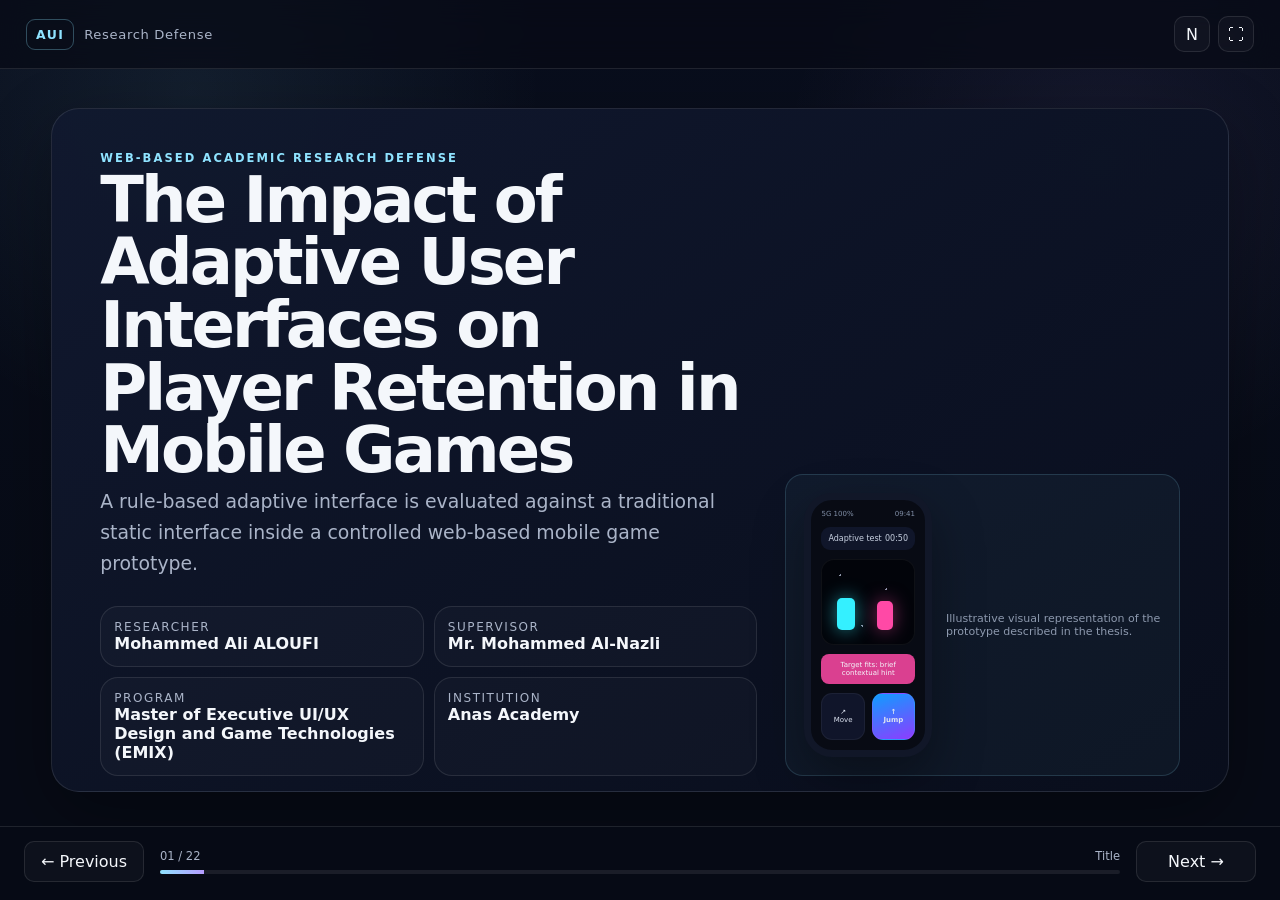
==== index.html @ 69a6e8ab "Add academic defense presentation" ====
<!doctype html>
<html lang="en">
<head>
  <meta charset="utf-8" />
  <meta name="viewport" content="width=device-width, initial-scale=1" />
  <meta name="theme-color" content="#0b1020" />
  <title>Adaptive User Interfaces — Thesis Defense</title>
  <link rel="stylesheet" href="style.css" />
</head>
<body>
  <div class="app-shell">
    <header class="topbar">
      <div class="brand">
        <span class="brand-mark">AUI</span>
        <span class="brand-copy">Research Defense</span>
      </div>
      <div class="topbar-actions">
        <button class="icon-btn" id="notesToggle" type="button" title="Toggle speaker notes (N)" aria-label="Toggle speaker notes">N</button>
        <button class="icon-btn" id="fullscreenBtn" type="button" title="Fullscreen (F)" aria-label="Fullscreen">⛶</button>
      </div>
    </header>

    <main class="stage" id="stage" aria-live="polite">
      <!-- Slides are injected by script.js -->
    </main>

    <aside class="notes-panel" id="notesPanel" aria-hidden="true">
      <div class="notes-head">
        <span>Speaker Notes</span>
        <button class="icon-btn small" id="notesClose" type="button" aria-label="Close speaker notes">×</button>
      </div>
      <div class="notes-body" id="notesBody"></div>
    </aside>

    <footer class="controls">
      <button class="nav-btn" id="prevBtn" type="button" aria-label="Previous slide">← <span>Previous</span></button>
      <div class="progress-wrap">
        <div class="progress-meta">
          <span id="counter">01 / 22</span>
          <span id="slideTitle">Title</span>
        </div>
        <div class="progress-track"><div class="progress-bar" id="progressBar"></div></div>
      </div>
      <button class="nav-btn" id="nextBtn" type="button" aria-label="Next slide"><span>Next</span> →</button>
    </footer>
  </div>

  <script src="script.js"></script>
</body>
</html>
---- style.css ----
:root{
  --bg:#070b16;
  --panel:#0c1224;
  --panel-2:#10182d;
  --ink:#f4f7fb;
  --muted:#aab4c8;
  --line:rgba(255,255,255,.10);
  --accent:#8fe3ff;
  --accent-2:#b59cff;
  --good:#8ff0c7;
  --warn:#ffd99a;
  --danger:#ff9f9f;
  --shadow:0 24px 70px rgba(0,0,0,.32);
}
*{box-sizing:border-box}
html,body{margin:0;height:100%;background:var(--bg);color:var(--ink);font-family:Inter,ui-sans-serif,system-ui,-apple-system,BlinkMacSystemFont,"Segoe UI",sans-serif}
body{overflow:hidden}
button{font:inherit}
.app-shell{height:100vh;display:grid;grid-template-rows:auto 1fr auto;position:relative;background:
 radial-gradient(circle at 15% 10%, rgba(143,227,255,.08), transparent 26%),
 radial-gradient(circle at 86% 18%, rgba(181,156,255,.08), transparent 24%),
 linear-gradient(180deg,#090e1d,#070b16 70%)}
.topbar{display:flex;justify-content:space-between;align-items:center;padding:16px 26px;border-bottom:1px solid var(--line);background:rgba(7,11,22,.72);backdrop-filter:blur(14px);z-index:10}
.brand{display:flex;align-items:center;gap:10px}
.brand-mark{font-weight:800;letter-spacing:.11em;font-size:.78rem;padding:7px 9px;border:1px solid rgba(143,227,255,.30);border-radius:9px;color:var(--accent)}
.brand-copy{color:var(--muted);font-size:.82rem;letter-spacing:.05em}
.topbar-actions{display:flex;gap:8px}
.icon-btn,.nav-btn{border:1px solid var(--line);background:rgba(255,255,255,.03);color:var(--ink);border-radius:10px;cursor:pointer;transition:.18s ease}
.icon-btn{width:36px;height:36px}
.icon-btn.small{width:30px;height:30px}
.icon-btn:hover,.nav-btn:hover{border-color:rgba(143,227,255,.36);transform:translateY(-1px);background:rgba(255,255,255,.06)}
.stage{position:relative;min-height:0;display:flex;align-items:center;justify-content:center;padding:28px 32px 24px;overflow:hidden}
.slide{width:min(1240px,92vw);height:min(700px,76vh);min-height:480px;position:absolute;inset:auto;opacity:0;transform:translateX(22px) scale(.985);pointer-events:none;transition:opacity .30s ease,transform .38s cubic-bezier(.2,.8,.2,1)}
.slide.active{opacity:1;transform:none;pointer-events:auto}
.slide-card{height:100%;display:grid;gap:28px;padding:42px 48px;border:1px solid var(--line);border-radius:28px;background:linear-gradient(145deg,rgba(17,25,47,.96),rgba(9,14,29,.96));box-shadow:var(--shadow);overflow:auto}
.eyebrow{font-size:.72rem;text-transform:uppercase;letter-spacing:.18em;color:var(--accent);font-weight:800}
h1,h2,h3,p{margin:0}
h1{font-size:clamp(2.7rem,5vw,5.3rem);line-height:.98;letter-spacing:-.045em}
h2{font-size:clamp(1.9rem,3.4vw,3rem);line-height:1.05;letter-spacing:-.03em}
h3{font-size:1rem;letter-spacing:.01em}
.subhead{color:var(--muted);font-size:clamp(1rem,1.55vw,1.18rem);line-height:1.65;max-width:820px}
.muted{color:var(--muted)}
.kicker{color:var(--muted);font-size:.85rem}
.grid-2{display:grid;grid-template-columns:1.05fr .95fr;gap:26px;align-items:stretch}
.grid-3{display:grid;grid-template-columns:repeat(3,1fr);gap:16px}
.grid-4{display:grid;grid-template-columns:repeat(4,1fr);gap:14px}
.section-head{display:flex;justify-content:space-between;align-items:flex-end;gap:20px}
.pill{display:inline-flex;align-items:center;gap:7px;padding:7px 10px;border:1px solid var(--line);border-radius:999px;color:var(--muted);font-size:.75rem}
.panel{border:1px solid var(--line);background:rgba(255,255,255,.025);border-radius:18px;padding:18px}
.panel.soft{background:rgba(143,227,255,.045);border-color:rgba(143,227,255,.16)}
.panel.good{background:rgba(143,240,199,.045);border-color:rgba(143,240,199,.16)}
.panel.warn{background:rgba(255,217,154,.045);border-color:rgba(255,217,154,.15)}
.stack{display:grid;gap:14px}
.tag-row{display:flex;flex-wrap:wrap;gap:8px}
.tag{font-size:.72rem;padding:7px 9px;border-radius:8px;background:rgba(255,255,255,.045);border:1px solid var(--line);color:var(--muted)}
.big-num{font-size:clamp(2.3rem,5vw,4.5rem);font-weight:800;letter-spacing:-.06em;line-height:.9}
.label{font-size:.75rem;text-transform:uppercase;letter-spacing:.13em;color:var(--muted)}
.quote{font-size:clamp(1.25rem,2vw,1.7rem);line-height:1.45;color:#eef5ff}
.callout{padding:22px 24px;border-left:2px solid var(--accent);background:linear-gradient(90deg,rgba(143,227,255,.07),transparent);border-radius:0 16px 16px 0}
.rule-line{display:flex;align-items:center;gap:12px}
.rule-dot{width:9px;height:9px;border-radius:50%;background:var(--accent);box-shadow:0 0 18px rgba(143,227,255,.55)}
.flow{display:grid;grid-template-columns:repeat(4,1fr);gap:10px;align-items:center}
.flow-box{padding:16px;border:1px solid var(--line);border-radius:14px;background:rgba(255,255,255,.03);min-height:100px}
.flow-arrow{text-align:center;color:var(--muted);font-size:1.25rem}
.choice{display:grid;grid-template-columns:1fr 1fr;gap:14px}
.choice .side{min-height:220px;border:1px solid var(--line);border-radius:18px;padding:18px;position:relative;overflow:hidden}
.choice .side h3{margin-bottom:10px}
.choice .side::after{content:"";position:absolute;inset:auto -15% -25%;height:90px;background:radial-gradient(circle,rgba(143,227,255,.15),transparent 65%)}
.choice .static{border-color:rgba(255,159,159,.17)}
.choice .adaptive{border-color:rgba(143,240,199,.18)}
.phone{width:210px;aspect-ratio:9/18.6;border:7px solid #111728;border-radius:28px;background:#080b14;margin:auto;box-shadow:0 20px 50px rgba(0,0,0,.35);padding:10px;display:flex;flex-direction:column;gap:9px}
.phone .status{font-size:7px;color:#8290a8;display:flex;justify-content:space-between}
.phone .screen-top{font-size:8px;color:#c8d1e1;padding:7px;border-radius:9px;background:#10162a;display:flex;justify-content:space-between}
.phone .arena{flex:1;border-radius:13px;background:#02040a;border:1px solid rgba(255,255,255,.05);position:relative;overflow:hidden}
.phone .arena::before{content:"";position:absolute;inset:0;background-image:radial-gradient(circle at 20% 18%,#dbe4ff 0 1px,transparent 1px),radial-gradient(circle at 70% 35%,#dbe4ff 0 1px,transparent 1px),radial-gradient(circle at 44% 78%,#dbe4ff 0 1px,transparent 1px);opacity:.65}
.player{position:absolute;width:18px;height:32px;border-radius:5px;bottom:14px;background:#34f0ff;left:16%;box-shadow:0 0 18px rgba(52,240,255,.55)}
.target{position:absolute;width:16px;height:29px;border-radius:5px;bottom:14px;right:23%;background:#ff49a6;box-shadow:0 0 18px rgba(255,73,166,.5)}
.controls-row{display:grid;grid-template-columns:1fr 1fr;gap:7px}
.control{font-size:7px;line-height:1.2;text-align:center;padding:14px 6px;border-radius:11px;background:#10152a;color:#dde4f1;border:1px solid rgba(255,255,255,.05)}
.control.highlight{background:linear-gradient(160deg,#0f9dff,#8e3cff);font-weight:700}
.tip{font-size:7px;padding:7px;border-radius:8px;background:rgba(255,73,166,.85);text-align:center}
.matrix{width:100%;border-collapse:separate;border-spacing:0;overflow:hidden;border:1px solid var(--line);border-radius:16px;font-size:.84rem}
.matrix th,.matrix td{padding:13px 14px;border-bottom:1px solid var(--line);text-align:left}
.matrix th{background:rgba(255,255,255,.035);font-size:.72rem;text-transform:uppercase;letter-spacing:.11em;color:var(--muted)}
.matrix tr:last-child td{border-bottom:0}
.arch{display:grid;grid-template-columns:1fr 1.2fr 1fr;gap:18px;align-items:center}
.arch-col{display:grid;gap:12px}
.arch-box{padding:16px;border-radius:14px;border:1px solid var(--line);background:rgba(255,255,255,.03);text-align:center}
.arch-box strong{display:block;margin-bottom:5px}
.connector{display:flex;align-items:center;justify-content:center;color:var(--muted);font-size:1.2rem}
.metric-grid{display:grid;grid-template-columns:repeat(5,1fr);gap:10px}
.metric{padding:16px;border:1px solid var(--line);border-radius:16px;background:rgba(255,255,255,.03)}
.metric strong{display:block;font-size:.94rem;margin-bottom:7px}
.metric span{font-size:.75rem;color:var(--muted);line-height:1.4}
.result-lane{display:grid;grid-template-columns:1fr 1fr;gap:18px}
.result-card{min-height:220px;border:1px solid var(--line);border-radius:18px;padding:20px;background:rgba(255,255,255,.025)}
.result-card.adaptive{border-color:rgba(143,240,199,.20);background:linear-gradient(180deg,rgba(143,240,199,.045),rgba(255,255,255,.02))}
.result-card.static{border-color:rgba(255,159,159,.17)}
.result-head{display:flex;justify-content:space-between;align-items:center;gap:10px;margin-bottom:15px}
.status-badge{font-size:.68rem;padding:6px 8px;border-radius:999px;border:1px solid var(--line);color:var(--muted)}
.status-badge.good{color:var(--good);border-color:rgba(143,240,199,.18)}
.status-badge.bad{color:var(--danger);border-color:rgba(255,159,159,.16)}
.result-point{display:flex;gap:10px;align-items:flex-start;margin:11px 0;color:#dce4f1;line-height:1.45}
.result-point::before{content:"";width:8px;height:8px;border-radius:50%;margin-top:.45em;background:currentColor;opacity:.7}
.timeline{display:grid;grid-template-columns:repeat(8,1fr);gap:7px;align-items:end}
.timeline .step{min-height:105px;border:1px solid var(--line);border-radius:12px;padding:11px;background:rgba(255,255,255,.03);font-size:.72rem;color:var(--muted)}
.timeline .step b{display:block;color:var(--ink);font-size:.75rem;margin-bottom:6px}
.bullet-list{display:grid;gap:10px}
.bullet{display:flex;gap:10px;align-items:flex-start;color:#dfe6f1;line-height:1.55}
.bullet::before{content:"";margin-top:.58em;width:7px;height:7px;border-radius:50%;background:var(--accent)}
.refs{display:grid;gap:8px;font-size:.74rem;color:#b9c4d8;line-height:1.5;max-height:460px;overflow:auto}
.refs b{color:#e9eff8}
.controls{display:flex;align-items:center;gap:16px;padding:14px 24px 18px;border-top:1px solid var(--line);background:rgba(7,11,22,.74);backdrop-filter:blur(14px);z-index:10}
.nav-btn{padding:10px 13px;min-width:120px}
.progress-wrap{flex:1;min-width:0}
.progress-meta{display:flex;justify-content:space-between;gap:20px;margin-bottom:7px;color:var(--muted);font-size:.72rem}
.progress-track{height:4px;border-radius:999px;background:rgba(255,255,255,.08);overflow:hidden}
.progress-bar{height:100%;width:0%;background:linear-gradient(90deg,var(--accent),var(--accent-2));transition:width .3s ease}
.notes-panel{position:absolute;right:22px;top:72px;width:min(420px,92vw);height:calc(100vh - 140px);z-index:20;border:1px solid var(--line);border-radius:18px;background:rgba(8,13,27,.97);backdrop-filter:blur(18px);box-shadow:var(--shadow);transform:translateY(-8px);opacity:0;pointer-events:none;transition:.2s ease}
.notes-panel.open{opacity:1;transform:none;pointer-events:auto}
.notes-head{display:flex;justify-content:space-between;align-items:center;padding:13px 15px;border-bottom:1px solid var(--line);font-size:.8rem;text-transform:uppercase;letter-spacing:.12em;color:var(--muted)}
.notes-body{padding:18px;overflow:auto;height:calc(100% - 58px);font-size:.86rem;line-height:1.65;color:#dde4f0}
.note-label{color:var(--accent);font-size:.68rem;text-transform:uppercase;letter-spacing:.14em;margin-bottom:6px}
.note-block{margin-bottom:18px}
.small-gap{height:4px}
.center{display:flex;align-items:center;justify-content:center}
.title-layout{display:grid;grid-template-columns:1.25fr .75fr;gap:28px;align-items:end}
.title-meta{display:grid;grid-template-columns:repeat(2,1fr);gap:10px;margin-top:26px}
.title-meta .panel{padding:13px}
.source-note{font-size:.69rem;color:#8d99ae}
.slide-footer{display:flex;justify-content:space-between;align-items:center;gap:16px;color:var(--muted);font-size:.72rem}
.section-number{font-weight:800;color:#dfe7f4;letter-spacing:.08em}
@media (max-width: 980px){
  .slide{width:94vw;height:72vh;min-height:0}
  .slide-card{padding:30px;gap:20px}
  .grid-2,.title-layout,.result-lane{grid-template-columns:1fr}
  .grid-3{grid-template-columns:1fr}
  .grid-4,.metric-grid{grid-template-columns:repeat(2,1fr)}
  .arch{grid-template-columns:1fr}
  .connector{transform:rotate(90deg)}
  .flow{grid-template-columns:1fr}
  .choice{grid-template-columns:1fr}
  .timeline{grid-template-columns:repeat(4,1fr)}
}
@media (max-width: 680px){
  .topbar{padding:12px 14px}
  .stage{padding:16px 12px}
  .slide{height:70vh;width:95vw}
  .slide-card{padding:24px 20px;border-radius:20px}
  .controls{padding:10px 12px 13px;gap:8px}
  .nav-btn{min-width:auto;padding:9px 10px}
  .nav-btn span{display:none}
  .progress-meta span:last-child{display:none}
  .grid-4,.metric-grid{grid-template-columns:1fr}
  h1{font-size:2.55rem}
  h2{font-size:1.85rem}
}
@media (prefers-reduced-motion: reduce){
  *{scroll-behavior:auto!important;transition:none!important;animation:none!important}
}
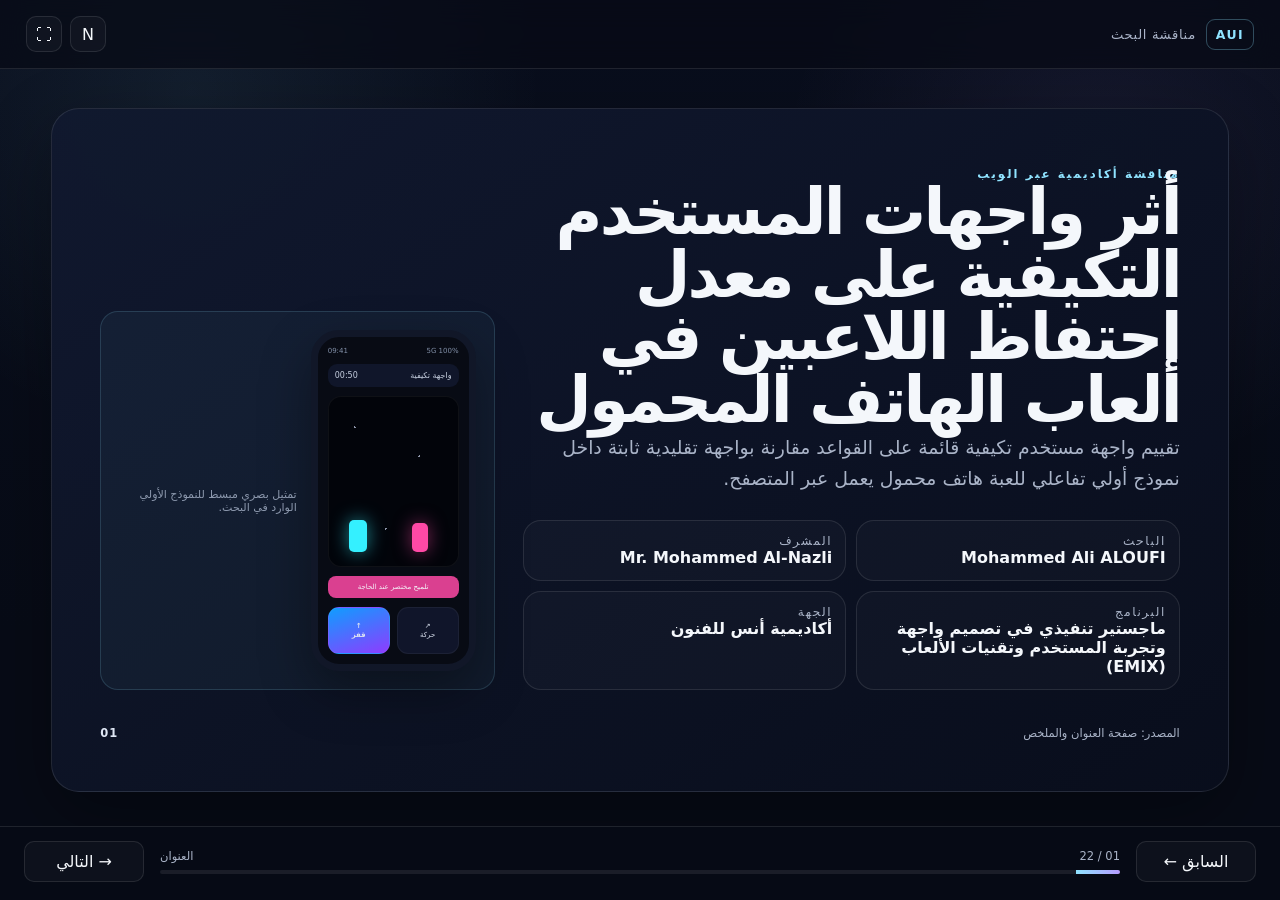
==== commit 18027159: "Convert presentation to Arabic" ====
--- a/index.html
+++ b/index.html
@@ -1,10 +1,10 @@
 <!doctype html>
-<html lang="en">
+<html lang="ar" dir="rtl">
 <head>
   <meta charset="utf-8" />
   <meta name="viewport" content="width=device-width, initial-scale=1" />
   <meta name="theme-color" content="#0b1020" />
-  <title>Adaptive User Interfaces — Thesis Defense</title>
+  <title>أثر واجهات المستخدم التكيفية على معدل احتفاظ اللاعبين</title>
   <link rel="stylesheet" href="style.css" />
 </head>
 <body>
@@ -12,39 +12,36 @@
     <header class="topbar">
       <div class="brand">
         <span class="brand-mark">AUI</span>
-        <span class="brand-copy">Research Defense</span>
+        <span class="brand-copy">مناقشة البحث</span>
       </div>
       <div class="topbar-actions">
-        <button class="icon-btn" id="notesToggle" type="button" title="Toggle speaker notes (N)" aria-label="Toggle speaker notes">N</button>
-        <button class="icon-btn" id="fullscreenBtn" type="button" title="Fullscreen (F)" aria-label="Fullscreen">⛶</button>
+        <button class="icon-btn" id="notesToggle" type="button" title="ملاحظات المقدم (N)" aria-label="إظهار ملاحظات المقدم">N</button>
+        <button class="icon-btn" id="fullscreenBtn" type="button" title="ملء الشاشة (F)" aria-label="ملء الشاشة">⛶</button>
       </div>
     </header>
 
-    <main class="stage" id="stage" aria-live="polite">
-      <!-- Slides are injected by script.js -->
-    </main>
+    <main class="stage" id="stage" aria-live="polite"></main>
 
     <aside class="notes-panel" id="notesPanel" aria-hidden="true">
       <div class="notes-head">
-        <span>Speaker Notes</span>
-        <button class="icon-btn small" id="notesClose" type="button" aria-label="Close speaker notes">×</button>
+        <span>ملاحظات المقدم</span>
+        <button class="icon-btn small" id="notesClose" type="button" aria-label="إغلاق ملاحظات المقدم">×</button>
       </div>
       <div class="notes-body" id="notesBody"></div>
     </aside>
 
     <footer class="controls">
-      <button class="nav-btn" id="prevBtn" type="button" aria-label="Previous slide">← <span>Previous</span></button>
+      <button class="nav-btn" id="prevBtn" type="button" aria-label="الشريحة السابقة">السابق ←</button>
       <div class="progress-wrap">
         <div class="progress-meta">
           <span id="counter">01 / 22</span>
-          <span id="slideTitle">Title</span>
+          <span id="slideTitle">العنوان</span>
         </div>
         <div class="progress-track"><div class="progress-bar" id="progressBar"></div></div>
       </div>
-      <button class="nav-btn" id="nextBtn" type="button" aria-label="Next slide"><span>Next</span> →</button>
+      <button class="nav-btn" id="nextBtn" type="button" aria-label="الشريحة التالية">→ التالي</button>
     </footer>
   </div>
-
   <script src="script.js"></script>
 </body>
 </html>
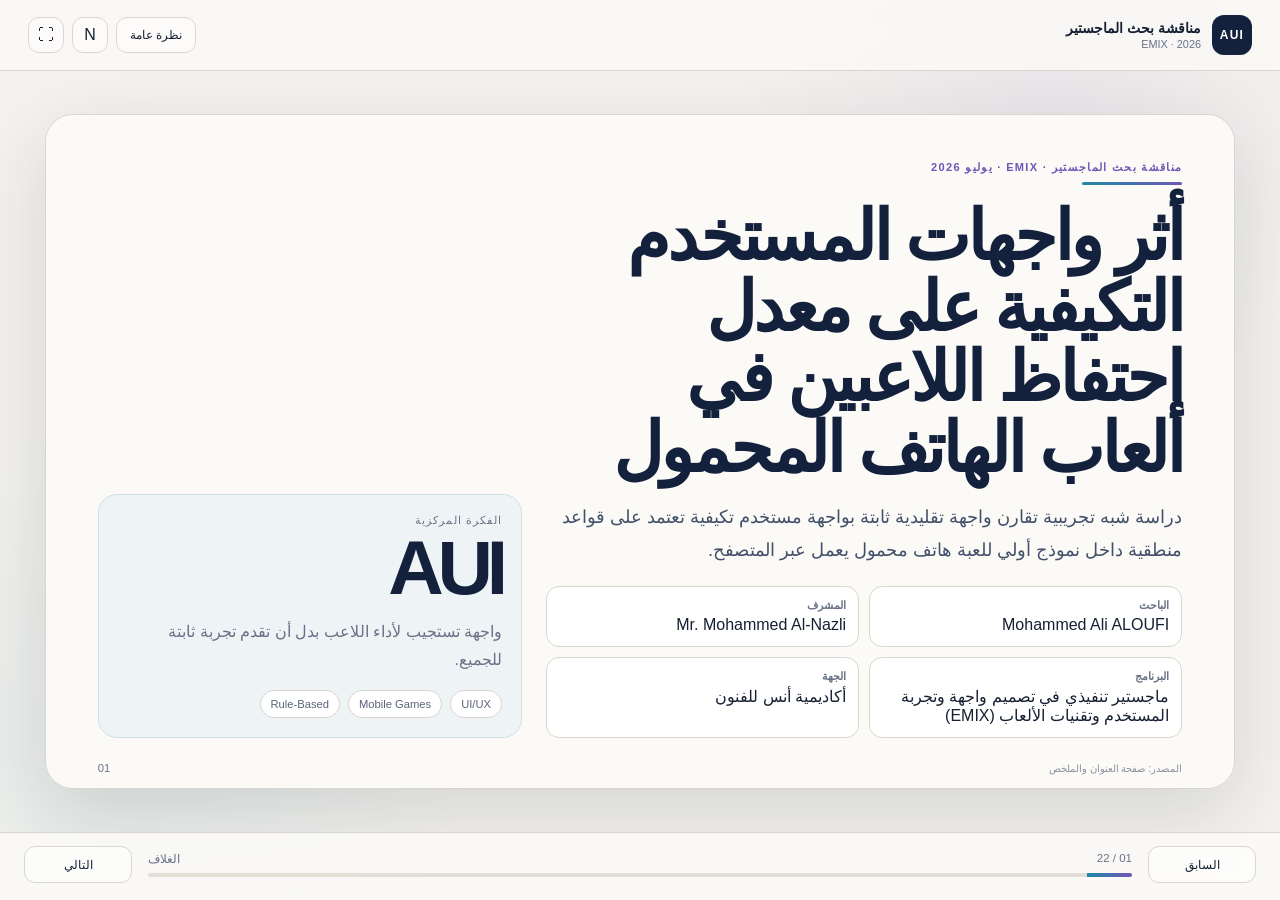
==== commit 28fbf19a: "Move Arabic presentation to repository root" ====
--- a/index.html
+++ b/index.html
@@ -1,47 +1,51 @@
 <!doctype html>
 <html lang="ar" dir="rtl">
 <head>
-  <meta charset="utf-8" />
-  <meta name="viewport" content="width=device-width, initial-scale=1" />
-  <meta name="theme-color" content="#0b1020" />
-  <title>أثر واجهات المستخدم التكيفية على معدل احتفاظ اللاعبين</title>
-  <link rel="stylesheet" href="style.css" />
+<meta charset="utf-8">
+<meta name="viewport" content="width=device-width, initial-scale=1">
+<title>أثر واجهات المستخدم التكيفية على معدل احتفاظ اللاعبين</title>
+<link rel="stylesheet" href="style.css">
 </head>
 <body>
-  <div class="app-shell">
-    <header class="topbar">
-      <div class="brand">
-        <span class="brand-mark">AUI</span>
-        <span class="brand-copy">مناقشة البحث</span>
+<div class="shell">
+  <header class="topbar">
+    <div class="brand">
+      <div class="brand-mark">AUI</div>
+      <div>
+        <div class="brand-title">مناقشة بحث الماجستير</div>
+        <div class="brand-sub">EMIX · 2026</div>
       </div>
-      <div class="topbar-actions">
-        <button class="icon-btn" id="notesToggle" type="button" title="ملاحظات المقدم (N)" aria-label="إظهار ملاحظات المقدم">N</button>
-        <button class="icon-btn" id="fullscreenBtn" type="button" title="ملء الشاشة (F)" aria-label="ملء الشاشة">⛶</button>
-      </div>
-    </header>
+    </div>
+    <div class="actions">
+      <button id="overviewBtn" class="ghost" title="نظرة عامة (O)">نظرة عامة</button>
+      <button id="notesBtn" class="icon" title="ملاحظات المقدم (N)">N</button>
+      <button id="fsBtn" class="icon" title="ملء الشاشة (F)">⛶</button>
+    </div>
+  </header>
 
-    <main class="stage" id="stage" aria-live="polite"></main>
+  <main id="stage" class="stage"></main>
 
-    <aside class="notes-panel" id="notesPanel" aria-hidden="true">
-      <div class="notes-head">
-        <span>ملاحظات المقدم</span>
-        <button class="icon-btn small" id="notesClose" type="button" aria-label="إغلاق ملاحظات المقدم">×</button>
-      </div>
-      <div class="notes-body" id="notesBody"></div>
-    </aside>
+  <div id="overview" class="overlay hidden">
+    <div class="overlay-card">
+      <div class="overlay-head"><strong>نظرة عامة على العرض</strong><button id="closeOverview" class="icon">×</button></div>
+      <div id="overviewGrid" class="overview-grid"></div>
+    </div>
+  </div>
 
-    <footer class="controls">
-      <button class="nav-btn" id="prevBtn" type="button" aria-label="الشريحة السابقة">السابق ←</button>
-      <div class="progress-wrap">
-        <div class="progress-meta">
-          <span id="counter">01 / 22</span>
-          <span id="slideTitle">العنوان</span>
-        </div>
-        <div class="progress-track"><div class="progress-bar" id="progressBar"></div></div>
-      </div>
-      <button class="nav-btn" id="nextBtn" type="button" aria-label="الشريحة التالية">→ التالي</button>
-    </footer>
-  </div>
-  <script src="script.js"></script>
+  <aside id="notes" class="notes">
+    <div class="notes-head"><span>ملاحظات المقدم</span><button id="closeNotes" class="icon">×</button></div>
+    <div id="notesBody" class="notes-body"></div>
+  </aside>
+
+  <footer class="footer">
+    <button id="prev" class="nav">السابق</button>
+    <div class="meter">
+      <div class="meta"><span id="count">01 / 22</span><span id="title">العنوان</span></div>
+      <div class="track"><div id="bar" class="bar"></div></div>
+    </div>
+    <button id="next" class="nav">التالي</button>
+  </footer>
+</div>
+<script src="script.js"></script>
 </body>
 </html>
--- a/style.css
+++ b/style.css
@@ -1,160 +1,57 @@
 :root{
-  --bg:#070b16;
-  --panel:#0c1224;
-  --panel-2:#10182d;
-  --ink:#f4f7fb;
-  --muted:#aab4c8;
-  --line:rgba(255,255,255,.10);
-  --accent:#8fe3ff;
-  --accent-2:#b59cff;
-  --good:#8ff0c7;
-  --warn:#ffd99a;
-  --danger:#ff9f9f;
-  --shadow:0 24px 70px rgba(0,0,0,.32);
+  --bg:#f4f2ee;
+  --paper:#fbfaf7;
+  --ink:#162033;
+  --muted:#697286;
+  --line:#d9d6cf;
+  --navy:#14213d;
+  --blue:#1f8aa8;
+  --violet:#6f56b6;
+  --soft:#eef4f6;
+  --good:#2f8669;
+  --warm:#a66a38;
+  --shadow:0 26px 80px rgba(22,32,51,.14);
 }
 *{box-sizing:border-box}
-html,body{margin:0;height:100%;background:var(--bg);color:var(--ink);font-family:Inter,ui-sans-serif,system-ui,-apple-system,BlinkMacSystemFont,"Segoe UI",sans-serif}
+html,body{margin:0;height:100%;background:var(--bg);color:var(--ink);font-family:"Segoe UI",Tahoma,Arial,sans-serif}
 body{overflow:hidden}
 button{font:inherit}
-.app-shell{height:100vh;display:grid;grid-template-rows:auto 1fr auto;position:relative;background:
- radial-gradient(circle at 15% 10%, rgba(143,227,255,.08), transparent 26%),
- radial-gradient(circle at 86% 18%, rgba(181,156,255,.08), transparent 24%),
- linear-gradient(180deg,#090e1d,#070b16 70%)}
-.topbar{display:flex;justify-content:space-between;align-items:center;padding:16px 26px;border-bottom:1px solid var(--line);background:rgba(7,11,22,.72);backdrop-filter:blur(14px);z-index:10}
-.brand{display:flex;align-items:center;gap:10px}
-.brand-mark{font-weight:800;letter-spacing:.11em;font-size:.78rem;padding:7px 9px;border:1px solid rgba(143,227,255,.30);border-radius:9px;color:var(--accent)}
-.brand-copy{color:var(--muted);font-size:.82rem;letter-spacing:.05em}
-.topbar-actions{display:flex;gap:8px}
-.icon-btn,.nav-btn{border:1px solid var(--line);background:rgba(255,255,255,.03);color:var(--ink);border-radius:10px;cursor:pointer;transition:.18s ease}
-.icon-btn{width:36px;height:36px}
-.icon-btn.small{width:30px;height:30px}
-.icon-btn:hover,.nav-btn:hover{border-color:rgba(143,227,255,.36);transform:translateY(-1px);background:rgba(255,255,255,.06)}
-.stage{position:relative;min-height:0;display:flex;align-items:center;justify-content:center;padding:28px 32px 24px;overflow:hidden}
-.slide{width:min(1240px,92vw);height:min(700px,76vh);min-height:480px;position:absolute;inset:auto;opacity:0;transform:translateX(22px) scale(.985);pointer-events:none;transition:opacity .30s ease,transform .38s cubic-bezier(.2,.8,.2,1)}
-.slide.active{opacity:1;transform:none;pointer-events:auto}
-.slide-card{height:100%;display:grid;gap:28px;padding:42px 48px;border:1px solid var(--line);border-radius:28px;background:linear-gradient(145deg,rgba(17,25,47,.96),rgba(9,14,29,.96));box-shadow:var(--shadow);overflow:auto}
-.eyebrow{font-size:.72rem;text-transform:uppercase;letter-spacing:.18em;color:var(--accent);font-weight:800}
-h1,h2,h3,p{margin:0}
-h1{font-size:clamp(2.7rem,5vw,5.3rem);line-height:.98;letter-spacing:-.045em}
-h2{font-size:clamp(1.9rem,3.4vw,3rem);line-height:1.05;letter-spacing:-.03em}
-h3{font-size:1rem;letter-spacing:.01em}
-.subhead{color:var(--muted);font-size:clamp(1rem,1.55vw,1.18rem);line-height:1.65;max-width:820px}
-.muted{color:var(--muted)}
-.kicker{color:var(--muted);font-size:.85rem}
-.grid-2{display:grid;grid-template-columns:1.05fr .95fr;gap:26px;align-items:stretch}
-.grid-3{display:grid;grid-template-columns:repeat(3,1fr);gap:16px}
-.grid-4{display:grid;grid-template-columns:repeat(4,1fr);gap:14px}
-.section-head{display:flex;justify-content:space-between;align-items:flex-end;gap:20px}
-.pill{display:inline-flex;align-items:center;gap:7px;padding:7px 10px;border:1px solid var(--line);border-radius:999px;color:var(--muted);font-size:.75rem}
-.panel{border:1px solid var(--line);background:rgba(255,255,255,.025);border-radius:18px;padding:18px}
-.panel.soft{background:rgba(143,227,255,.045);border-color:rgba(143,227,255,.16)}
-.panel.good{background:rgba(143,240,199,.045);border-color:rgba(143,240,199,.16)}
-.panel.warn{background:rgba(255,217,154,.045);border-color:rgba(255,217,154,.15)}
-.stack{display:grid;gap:14px}
-.tag-row{display:flex;flex-wrap:wrap;gap:8px}
-.tag{font-size:.72rem;padding:7px 9px;border-radius:8px;background:rgba(255,255,255,.045);border:1px solid var(--line);color:var(--muted)}
-.big-num{font-size:clamp(2.3rem,5vw,4.5rem);font-weight:800;letter-spacing:-.06em;line-height:.9}
-.label{font-size:.75rem;text-transform:uppercase;letter-spacing:.13em;color:var(--muted)}
-.quote{font-size:clamp(1.25rem,2vw,1.7rem);line-height:1.45;color:#eef5ff}
-.callout{padding:22px 24px;border-left:2px solid var(--accent);background:linear-gradient(90deg,rgba(143,227,255,.07),transparent);border-radius:0 16px 16px 0}
-.rule-line{display:flex;align-items:center;gap:12px}
-.rule-dot{width:9px;height:9px;border-radius:50%;background:var(--accent);box-shadow:0 0 18px rgba(143,227,255,.55)}
-.flow{display:grid;grid-template-columns:repeat(4,1fr);gap:10px;align-items:center}
-.flow-box{padding:16px;border:1px solid var(--line);border-radius:14px;background:rgba(255,255,255,.03);min-height:100px}
-.flow-arrow{text-align:center;color:var(--muted);font-size:1.25rem}
-.choice{display:grid;grid-template-columns:1fr 1fr;gap:14px}
-.choice .side{min-height:220px;border:1px solid var(--line);border-radius:18px;padding:18px;position:relative;overflow:hidden}
-.choice .side h3{margin-bottom:10px}
-.choice .side::after{content:"";position:absolute;inset:auto -15% -25%;height:90px;background:radial-gradient(circle,rgba(143,227,255,.15),transparent 65%)}
-.choice .static{border-color:rgba(255,159,159,.17)}
-.choice .adaptive{border-color:rgba(143,240,199,.18)}
-.phone{width:210px;aspect-ratio:9/18.6;border:7px solid #111728;border-radius:28px;background:#080b14;margin:auto;box-shadow:0 20px 50px rgba(0,0,0,.35);padding:10px;display:flex;flex-direction:column;gap:9px}
-.phone .status{font-size:7px;color:#8290a8;display:flex;justify-content:space-between}
-.phone .screen-top{font-size:8px;color:#c8d1e1;padding:7px;border-radius:9px;background:#10162a;display:flex;justify-content:space-between}
-.phone .arena{flex:1;border-radius:13px;background:#02040a;border:1px solid rgba(255,255,255,.05);position:relative;overflow:hidden}
-.phone .arena::before{content:"";position:absolute;inset:0;background-image:radial-gradient(circle at 20% 18%,#dbe4ff 0 1px,transparent 1px),radial-gradient(circle at 70% 35%,#dbe4ff 0 1px,transparent 1px),radial-gradient(circle at 44% 78%,#dbe4ff 0 1px,transparent 1px);opacity:.65}
-.player{position:absolute;width:18px;height:32px;border-radius:5px;bottom:14px;background:#34f0ff;left:16%;box-shadow:0 0 18px rgba(52,240,255,.55)}
-.target{position:absolute;width:16px;height:29px;border-radius:5px;bottom:14px;right:23%;background:#ff49a6;box-shadow:0 0 18px rgba(255,73,166,.5)}
-.controls-row{display:grid;grid-template-columns:1fr 1fr;gap:7px}
-.control{font-size:7px;line-height:1.2;text-align:center;padding:14px 6px;border-radius:11px;background:#10152a;color:#dde4f1;border:1px solid rgba(255,255,255,.05)}
-.control.highlight{background:linear-gradient(160deg,#0f9dff,#8e3cff);font-weight:700}
-.tip{font-size:7px;padding:7px;border-radius:8px;background:rgba(255,73,166,.85);text-align:center}
-.matrix{width:100%;border-collapse:separate;border-spacing:0;overflow:hidden;border:1px solid var(--line);border-radius:16px;font-size:.84rem}
-.matrix th,.matrix td{padding:13px 14px;border-bottom:1px solid var(--line);text-align:left}
-.matrix th{background:rgba(255,255,255,.035);font-size:.72rem;text-transform:uppercase;letter-spacing:.11em;color:var(--muted)}
-.matrix tr:last-child td{border-bottom:0}
-.arch{display:grid;grid-template-columns:1fr 1.2fr 1fr;gap:18px;align-items:center}
-.arch-col{display:grid;gap:12px}
-.arch-box{padding:16px;border-radius:14px;border:1px solid var(--line);background:rgba(255,255,255,.03);text-align:center}
-.arch-box strong{display:block;margin-bottom:5px}
-.connector{display:flex;align-items:center;justify-content:center;color:var(--muted);font-size:1.2rem}
-.metric-grid{display:grid;grid-template-columns:repeat(5,1fr);gap:10px}
-.metric{padding:16px;border:1px solid var(--line);border-radius:16px;background:rgba(255,255,255,.03)}
-.metric strong{display:block;font-size:.94rem;margin-bottom:7px}
-.metric span{font-size:.75rem;color:var(--muted);line-height:1.4}
-.result-lane{display:grid;grid-template-columns:1fr 1fr;gap:18px}
-.result-card{min-height:220px;border:1px solid var(--line);border-radius:18px;padding:20px;background:rgba(255,255,255,.025)}
-.result-card.adaptive{border-color:rgba(143,240,199,.20);background:linear-gradient(180deg,rgba(143,240,199,.045),rgba(255,255,255,.02))}
-.result-card.static{border-color:rgba(255,159,159,.17)}
-.result-head{display:flex;justify-content:space-between;align-items:center;gap:10px;margin-bottom:15px}
-.status-badge{font-size:.68rem;padding:6px 8px;border-radius:999px;border:1px solid var(--line);color:var(--muted)}
-.status-badge.good{color:var(--good);border-color:rgba(143,240,199,.18)}
-.status-badge.bad{color:var(--danger);border-color:rgba(255,159,159,.16)}
-.result-point{display:flex;gap:10px;align-items:flex-start;margin:11px 0;color:#dce4f1;line-height:1.45}
-.result-point::before{content:"";width:8px;height:8px;border-radius:50%;margin-top:.45em;background:currentColor;opacity:.7}
-.timeline{display:grid;grid-template-columns:repeat(8,1fr);gap:7px;align-items:end}
-.timeline .step{min-height:105px;border:1px solid var(--line);border-radius:12px;padding:11px;background:rgba(255,255,255,.03);font-size:.72rem;color:var(--muted)}
-.timeline .step b{display:block;color:var(--ink);font-size:.75rem;margin-bottom:6px}
-.bullet-list{display:grid;gap:10px}
-.bullet{display:flex;gap:10px;align-items:flex-start;color:#dfe6f1;line-height:1.55}
-.bullet::before{content:"";margin-top:.58em;width:7px;height:7px;border-radius:50%;background:var(--accent)}
-.refs{display:grid;gap:8px;font-size:.74rem;color:#b9c4d8;line-height:1.5;max-height:460px;overflow:auto}
-.refs b{color:#e9eff8}
-.controls{display:flex;align-items:center;gap:16px;padding:14px 24px 18px;border-top:1px solid var(--line);background:rgba(7,11,22,.74);backdrop-filter:blur(14px);z-index:10}
-.nav-btn{padding:10px 13px;min-width:120px}
-.progress-wrap{flex:1;min-width:0}
-.progress-meta{display:flex;justify-content:space-between;gap:20px;margin-bottom:7px;color:var(--muted);font-size:.72rem}
-.progress-track{height:4px;border-radius:999px;background:rgba(255,255,255,.08);overflow:hidden}
-.progress-bar{height:100%;width:0%;background:linear-gradient(90deg,var(--accent),var(--accent-2));transition:width .3s ease}
-.notes-panel{position:absolute;right:22px;top:72px;width:min(420px,92vw);height:calc(100vh - 140px);z-index:20;border:1px solid var(--line);border-radius:18px;background:rgba(8,13,27,.97);backdrop-filter:blur(18px);box-shadow:var(--shadow);transform:translateY(-8px);opacity:0;pointer-events:none;transition:.2s ease}
-.notes-panel.open{opacity:1;transform:none;pointer-events:auto}
-.notes-head{display:flex;justify-content:space-between;align-items:center;padding:13px 15px;border-bottom:1px solid var(--line);font-size:.8rem;text-transform:uppercase;letter-spacing:.12em;color:var(--muted)}
-.notes-body{padding:18px;overflow:auto;height:calc(100% - 58px);font-size:.86rem;line-height:1.65;color:#dde4f0}
-.note-label{color:var(--accent);font-size:.68rem;text-transform:uppercase;letter-spacing:.14em;margin-bottom:6px}
-.note-block{margin-bottom:18px}
-.small-gap{height:4px}
-.center{display:flex;align-items:center;justify-content:center}
-.title-layout{display:grid;grid-template-columns:1.25fr .75fr;gap:28px;align-items:end}
-.title-meta{display:grid;grid-template-columns:repeat(2,1fr);gap:10px;margin-top:26px}
-.title-meta .panel{padding:13px}
-.source-note{font-size:.69rem;color:#8d99ae}
-.slide-footer{display:flex;justify-content:space-between;align-items:center;gap:16px;color:var(--muted);font-size:.72rem}
-.section-number{font-weight:800;color:#dfe7f4;letter-spacing:.08em}
-@media (max-width: 980px){
-  .slide{width:94vw;height:72vh;min-height:0}
-  .slide-card{padding:30px;gap:20px}
-  .grid-2,.title-layout,.result-lane{grid-template-columns:1fr}
-  .grid-3{grid-template-columns:1fr}
-  .grid-4,.metric-grid{grid-template-columns:repeat(2,1fr)}
-  .arch{grid-template-columns:1fr}
-  .connector{transform:rotate(90deg)}
-  .flow{grid-template-columns:1fr}
-  .choice{grid-template-columns:1fr}
-  .timeline{grid-template-columns:repeat(4,1fr)}
-}
-@media (max-width: 680px){
-  .topbar{padding:12px 14px}
-  .stage{padding:16px 12px}
-  .slide{height:70vh;width:95vw}
-  .slide-card{padding:24px 20px;border-radius:20px}
-  .controls{padding:10px 12px 13px;gap:8px}
-  .nav-btn{min-width:auto;padding:9px 10px}
-  .nav-btn span{display:none}
-  .progress-meta span:last-child{display:none}
-  .grid-4,.metric-grid{grid-template-columns:1fr}
-  h1{font-size:2.55rem}
-  h2{font-size:1.85rem}
-}
-@media (prefers-reduced-motion: reduce){
-  *{scroll-behavior:auto!important;transition:none!important;animation:none!important}
-}
+.shell{height:100vh;display:grid;grid-template-rows:auto 1fr auto;background:
+radial-gradient(circle at 82% 12%,rgba(111,86,182,.08),transparent 24%),
+radial-gradient(circle at 10% 84%,rgba(31,138,168,.06),transparent 25%),
+var(--bg)}
+.topbar{display:flex;align-items:center;justify-content:space-between;padding:15px 28px;border-bottom:1px solid var(--line);background:rgba(251,250,247,.84);backdrop-filter:blur(18px);z-index:20}
+.brand{display:flex;align-items:center;gap:11px}.brand-mark{width:40px;height:40px;border-radius:12px;display:grid;place-items:center;background:var(--navy);color:white;font-weight:800;font-size:.75rem;letter-spacing:.1em}
+.brand-title{font-weight:700;font-size:.88rem}.brand-sub{color:var(--muted);font-size:.68rem;margin-top:2px}
+.actions{display:flex;gap:8px}.ghost,.icon,.nav{border:1px solid var(--line);background:rgba(255,255,255,.45);color:var(--ink);border-radius:11px;cursor:pointer}
+.ghost{padding:9px 13px;font-size:.75rem}.icon{width:36px;height:36px}.nav{padding:10px 16px;min-width:108px;font-size:.78rem}
+button:hover{border-color:#b6b0a5;transform:translateY(-1px)}
+.stage{position:relative;min-height:0;display:flex;align-items:center;justify-content:center;padding:28px 34px}
+.slide{width:min(1280px,93vw);height:min(700px,75vh);min-height:500px;position:absolute;opacity:0;pointer-events:none;transform:translateY(14px) scale(.99);transition:.34s cubic-bezier(.2,.75,.2,1)}
+.slide.active{opacity:1;pointer-events:auto;transform:none}
+.card{height:100%;background:var(--paper);border:1px solid var(--line);border-radius:28px;box-shadow:var(--shadow);overflow:auto;padding:46px 52px;display:grid;gap:24px}
+.kicker{color:var(--violet);font-size:.69rem;letter-spacing:.12em;text-transform:uppercase;font-weight:800}
+h1{font-size:clamp(3rem,5.4vw,5.6rem);line-height:1.02;letter-spacing:-.045em;margin:0;color:var(--navy)}
+h2{font-size:clamp(2rem,3.6vw,3.1rem);line-height:1.08;letter-spacing:-.03em;margin:0;color:var(--navy)}
+h3{margin:0;font-size:1.03rem}.lead{font-size:1.13rem;line-height:1.8;color:#42506a;max-width:900px}.muted{color:var(--muted);line-height:1.75}
+.grid2{display:grid;grid-template-columns:1.02fr .98fr;gap:28px}.grid3{display:grid;grid-template-columns:repeat(3,1fr);gap:16px}.grid4{display:grid;grid-template-columns:repeat(4,1fr);gap:14px}
+.panel{border:1px solid var(--line);border-radius:19px;padding:19px;background:white}.panel.soft{background:var(--soft);border-color:#cfe0e5}.panel.good{background:#edf6f1;border-color:#cfe4da}.panel.warm{background:#f8f0e8;border-color:#ead9c8}
+.label{font-size:.66rem;text-transform:uppercase;letter-spacing:.1em;color:var(--muted);margin-bottom:7px}.big{font-size:4.8rem;font-weight:800;letter-spacing:-.08em;color:var(--navy);line-height:.9}
+.callout{padding:24px 26px;border-right:3px solid var(--blue);background:linear-gradient(270deg,rgba(31,138,168,.08),transparent);border-radius:16px 0 0 16px}
+.quote{font-size:1.5rem;line-height:1.6;color:var(--navy);margin:0}
+.tags{display:flex;flex-wrap:wrap;gap:8px}.tag{padding:7px 10px;border:1px solid var(--line);border-radius:999px;font-size:.7rem;color:#5a6478;background:#fff}
+.list{display:grid;gap:12px}.item{display:flex;gap:10px;align-items:flex-start;line-height:1.65}.item:before{content:"";width:8px;height:8px;border-radius:50%;background:var(--blue);margin-top:.65em;flex:0 0 auto}
+.compare{display:grid;grid-template-columns:1fr 1fr;gap:18px}.compare-box{border:1px solid var(--line);border-radius:22px;overflow:hidden;background:#fff}.compare-box img{width:100%;height:300px;object-fit:contain;background:#121a31}.compare-box .txt{padding:18px}
+.figure{display:grid;grid-template-columns:minmax(240px,.65fr) 1fr;gap:24px;align-items:center}.figure img{width:100%;max-height:450px;object-fit:contain;background:#fff;border:1px solid var(--line);border-radius:18px;padding:8px}
+.flow{display:grid;grid-template-columns:1fr auto 1fr auto 1fr;gap:10px;align-items:center}.flowbox{padding:18px;border:1px solid var(--line);border-radius:16px;background:white;min-height:110px}.arrow{color:#8993a5;font-size:1.3rem}
+.steps{display:grid;grid-template-columns:repeat(4,1fr);gap:12px}.step{padding:16px;border:1px solid var(--line);border-radius:16px;background:white;min-height:120px}.step b{display:block;font-size:.75rem;margin-bottom:8px;color:var(--violet)}
+.matrix{border-collapse:separate;border-spacing:0;width:100%;border:1px solid var(--line);border-radius:16px;overflow:hidden;font-size:.83rem;background:white}.matrix th,.matrix td{padding:13px 14px;border-bottom:1px solid var(--line);text-align:right}.matrix th{background:#f2f1ed;color:#5c6678;font-size:.68rem}.matrix tr:last-child td{border-bottom:0}
+.footer{display:flex;align-items:center;gap:16px;padding:13px 24px 17px;border-top:1px solid var(--line);background:rgba(251,250,247,.88);backdrop-filter:blur(16px);z-index:20}.meter{flex:1}.meta{display:flex;justify-content:space-between;color:var(--muted);font-size:.72rem;margin-bottom:7px}.track{height:4px;background:#e2dfd7;border-radius:999px;overflow:hidden}.bar{height:100%;background:linear-gradient(90deg,var(--blue),var(--violet));width:0%;transition:.3s}
+.notes{position:absolute;left:24px;top:76px;width:min(420px,90vw);height:calc(100vh - 140px);background:rgba(21,29,46,.98);color:white;border-radius:20px;z-index:50;box-shadow:0 24px 60px rgba(0,0,0,.28);transform:translateY(-8px);opacity:0;pointer-events:none;transition:.2s}.notes.open{opacity:1;transform:none;pointer-events:auto}
+.notes-head{display:flex;align-items:center;justify-content:space-between;padding:14px 16px;border-bottom:1px solid rgba(255,255,255,.12);font-size:.76rem;letter-spacing:.08em;text-transform:uppercase}.notes-body{padding:20px;overflow:auto;height:calc(100% - 58px);line-height:1.8;color:#dfe7f2;font-size:.88rem}
+.overlay{position:absolute;inset:0;z-index:60;background:rgba(20,28,45,.28);backdrop-filter:blur(10px);display:grid;place-items:center}.hidden{display:none}.overlay-card{width:min(980px,90vw);max-height:82vh;background:var(--paper);border:1px solid var(--line);border-radius:22px;box-shadow:var(--shadow);overflow:auto}.overlay-head{display:flex;justify-content:space-between;align-items:center;padding:16px 18px;border-bottom:1px solid var(--line)}.overview-grid{padding:18px;display:grid;grid-template-columns:repeat(4,1fr);gap:10px}.ov{padding:14px;border:1px solid var(--line);background:white;border-radius:14px;text-align:right;cursor:pointer}.ov strong{display:block;font-size:.72rem;color:var(--violet)}.ov span{display:block;margin-top:5px;font-size:.78rem}
+.source{font-size:.65rem;color:#8a91a0}.footer-note{display:flex;justify-content:space-between;align-items:center;color:var(--muted);font-size:.7rem}
+.title-grid{display:grid;grid-template-columns:1.2fr .8fr;gap:24px;align-items:end}.meta-grid{display:grid;grid-template-columns:repeat(2,1fr);gap:10px;margin-top:20px}.meta-box{padding:12px;border:1px solid var(--line);border-radius:13px;background:white}.meta-box b{display:block;font-size:.68rem;color:var(--muted);margin-bottom:4px}.hero-line{width:100px;height:3px;background:linear-gradient(90deg,var(--blue),var(--violet));border-radius:99px;margin:8px 0 16px}
+.center{display:grid;place-items:center}.emphasis{color:var(--blue)}.emphasis2{color:var(--violet)}
+@media(max-width:1000px){.slide{height:72vh;min-height:0}.card{padding:30px}.grid2,.title-grid,.figure{grid-template-columns:1fr}.grid3{grid-template-columns:1fr}.grid4,.steps{grid-template-columns:repeat(2,1fr)}.flow{grid-template-columns:1fr}.arrow{transform:rotate(90deg)}.overview-grid{grid-template-columns:repeat(2,1fr)}}
+@media(max-width:680px){.topbar{padding:11px 13px}.ghost{display:none}.stage{padding:14px 10px}.slide{width:96vw;height:69vh}.card{padding:22px 18px;border-radius:18px}.grid4,.steps,.meta-grid,.compare{grid-template-columns:1fr}.footer{padding:10px 12px}.nav{min-width:auto}.overview-grid{grid-template-columns:1fr}h1{font-size:2.5rem}h2{font-size:1.85rem}}
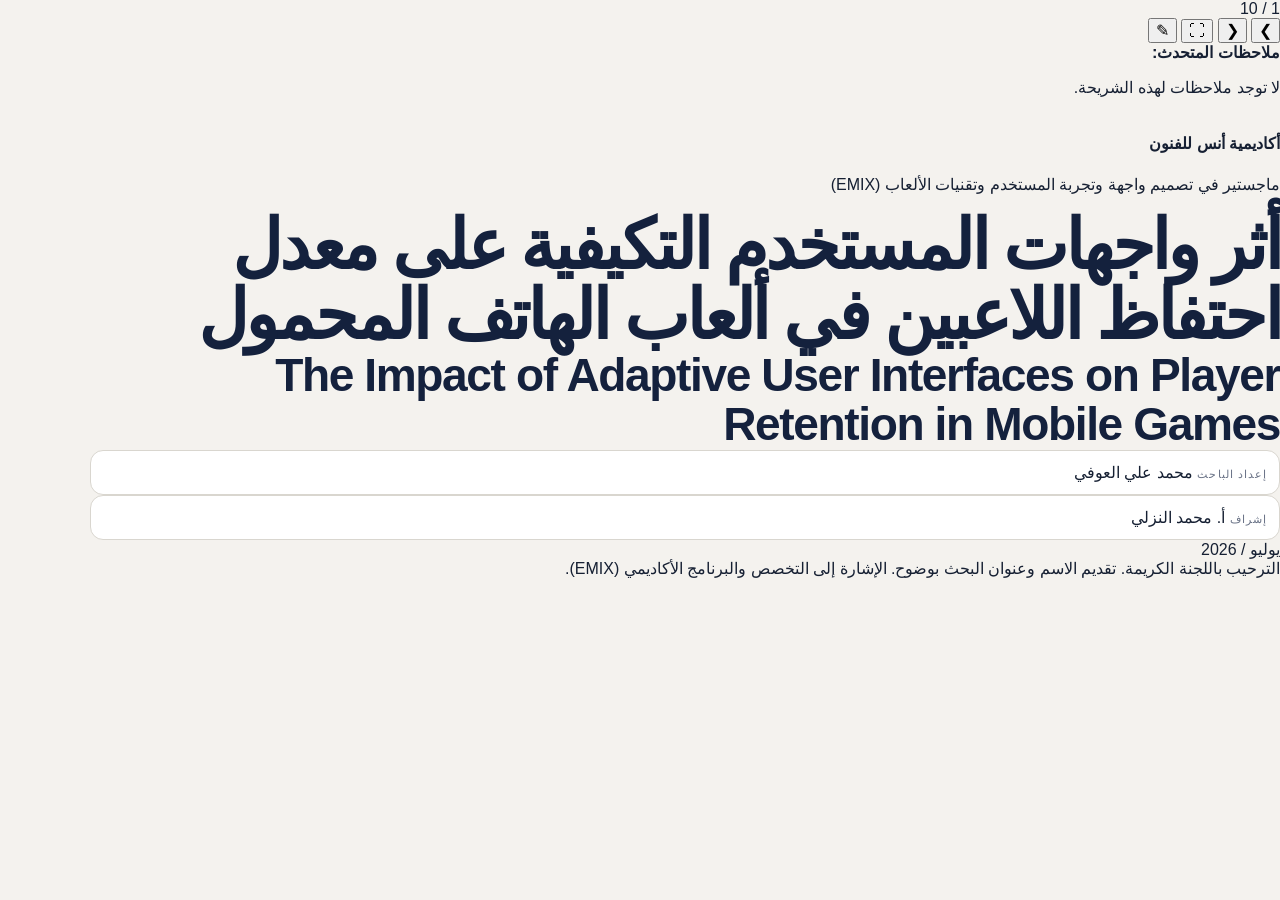
==== commit 1810a5cb: "Update index.html" ====
--- a/index.html
+++ b/index.html
@@ -1,51 +1,296 @@
-<!doctype html>
+<!DOCTYPE html>
 <html lang="ar" dir="rtl">
 <head>
-<meta charset="utf-8">
-<meta name="viewport" content="width=device-width, initial-scale=1">
-<title>أثر واجهات المستخدم التكيفية على معدل احتفاظ اللاعبين</title>
-<link rel="stylesheet" href="style.css">
+    <meta charset="UTF-8">
+    <meta name="viewport" content="width=device-width, initial-scale=1.0">
+    <title>مناقشة رسالة ماجستير - محمد العوفي</title>
+    <link rel="stylesheet" href="style.css">
+    <!-- استخدام خطوط جوجل الاحترافية -->
+    <link href="https://fonts.googleapis.com/css2?family=Cairo:wght@300;400;600;700;800&display=swap" rel="stylesheet">
 </head>
 <body>
-<div class="shell">
-  <header class="topbar">
-    <div class="brand">
-      <div class="brand-mark">AUI</div>
-      <div>
-        <div class="brand-title">مناقشة بحث الماجستير</div>
-        <div class="brand-sub">EMIX · 2026</div>
-      </div>
+
+    <!-- واجهة التحكم (Controls) -->
+    <div class="controls-overlay" id="controls">
+        <div class="progress-container">
+            <div class="progress-bar" id="progress-bar"></div>
+        </div>
+        <div class="controls-bar">
+            <div class="slide-counter"><span id="current-slide-num">1</span> / <span id="total-slides-num">10</span></div>
+            <div class="control-buttons">
+                <button onclick="prevSlide()" title="الشريحة السابقة (السهم الأيمن)">&#10095;</button>
+                <button onclick="nextSlide()" title="الشريحة التالية (السهم الأيسر)">&#10094;</button>
+                <button onclick="toggleFullscreen()" title="ملء الشاشة (F)">&#x26F6;</button>
+                <button onclick="toggleNotes()" title="ملاحظات المتحدث (N)">&#9998;</button>
+            </div>
+        </div>
     </div>
-    <div class="actions">
-      <button id="overviewBtn" class="ghost" title="نظرة عامة (O)">نظرة عامة</button>
-      <button id="notesBtn" class="icon" title="ملاحظات المقدم (N)">N</button>
-      <button id="fsBtn" class="icon" title="ملء الشاشة (F)">⛶</button>
+
+    <!-- لوحة ملاحظات المتحدث -->
+    <div class="speaker-notes-panel" id="notes-panel">
+        <h3>ملاحظات المتحدث:</h3>
+        <p id="current-notes">لا توجد ملاحظات لهذه الشريحة.</p>
     </div>
-  </header>
-
-  <main id="stage" class="stage"></main>
-
-  <div id="overview" class="overlay hidden">
-    <div class="overlay-card">
-      <div class="overlay-head"><strong>نظرة عامة على العرض</strong><button id="closeOverview" class="icon">×</button></div>
-      <div id="overviewGrid" class="overview-grid"></div>
+
+    <!-- حاوية الشرائح -->
+    <div class="presentation-container">
+
+        <!-- Slide 1: Cover -->
+        <section class="slide active">
+            <div class="cover-content">
+                <h4 class="university">أكاديمية أنس للفنون</h4>
+                <p class="program">ماجستير في تصميم واجهة وتجربة المستخدم وتقنيات الألعاب (EMIX)</p>
+                
+                <h1 class="thesis-title">أثر واجهات المستخدم التكيفية على معدل احتفاظ اللاعبين في ألعاب الهاتف المحمول</h1>
+                <h2 class="thesis-subtitle">The Impact of Adaptive User Interfaces on Player Retention in Mobile Games</h2>
+                
+                <div class="meta-data">
+                    <div class="meta-box">
+                        <span class="label">إعداد الباحث</span>
+                        <span class="value">محمد علي العوفي</span>
+                    </div>
+                    <div class="meta-box">
+                        <span class="label">إشراف</span>
+                        <span class="value">أ. محمد النزلي</span>
+                    </div>
+                </div>
+                <div class="date">يوليو / 2026</div>
+            </div>
+            <div class="speaker-notes">الترحيب باللجنة الكريمة. تقديم الاسم وعنوان البحث بوضوح. الإشارة إلى التخصص والبرنامج الأكاديمي (EMIX).</div>
+        </section>
+
+        <!-- Slide 2: Problem Statement -->
+        <section class="slide">
+            <div class="slide-header">
+                <span class="section-tag">01 — مشكلة البحث</span>
+                <h2>التسرب المبكر والواجهات الثابتة</h2>
+            </div>
+            <div class="slide-content dual-column">
+                <div class="column problem-card">
+                    <h3>الظاهرة (Early Churn)</h3>
+                    <p>فقدان نسبة كبيرة من اللاعبين في ألعاب (Free-to-Play) خلال الأيام الأولى، مما يهدد الاستدامة التجارية ونجاح اللعبة.</p>
+                </div>
+                <div class="column problem-card">
+                    <h3>المسبب: الواجهات التقليدية</h3>
+                    <ul class="clean-list">
+                        <li><strong>تصميم موحد (One-Size-Fits-All):</strong> لا يراعي الفروق الفردية.</li>
+                        <li><strong>اللاعب المبتدئ:</strong> يعاني من عبء معرفي زائد وصعوبة في فهم اللعب ⟵ <strong>إحباط</strong>.</li>
+                        <li><strong>اللاعب الخبير:</strong> غياب التحدي والمرونة ⟵ <strong>ملل</strong>.</li>
+                    </ul>
+                </div>
+            </div>
+            <div class="speaker-notes">التركيز هنا على الجانب التجاري وتجربة المستخدم. لماذا يترك اللاعبون اللعبة مبكراً؟ الواجهات الثابتة هي المتهم الرئيسي لأنها تعامل المبتدئ والخبير بنفس الطريقة.</div>
+        </section>
+
+        <!-- Slide 3: Theoretical Framework -->
+        <section class="slide">
+            <div class="slide-header">
+                <span class="section-tag">02 — الإطار النظري</span>
+                <h2>الأسس المعرفية لتجربة اللاعب</h2>
+            </div>
+            <div class="slide-content">
+                <div class="theory-diagram">
+                    <div class="theory-box">
+                        <h3>نظرية العبء المعرفي</h3>
+                        <p class="author">(Cognitive Load Theory - Sweller)</p>
+                        <p class="desc">تقليل "العبء المعرفي الدخيل" بتبسيط الواجهة وتقديم المعلومات تدريجياً لتقليل تشتت اللاعب الجديد.</p>
+                    </div>
+                    <div class="connector">⟷</div>
+                    <div class="theory-box">
+                        <h3>نظرية التدفق</h3>
+                        <p class="author">(Flow Theory - Csikszentmihalyi)</p>
+                        <p class="desc">الحفاظ على حالة "الاندماج الكامل" بموازنة مستوى التحدي مع مهارة اللاعب لتجنب الملل أو الإحباط.</p>
+                    </div>
+                </div>
+            </div>
+            <div class="speaker-notes">لا تقرأ الشريحة، اشرح العلاقة: التدفق هو الهدف، والعبء المعرفي هو العائق. الواجهة التكيفية هي الجسر الذي يقلل العبء ليحافظ على التدفق.</div>
+        </section>
+
+        <!-- Slide 4: Gap & Question -->
+        <section class="slide">
+            <div class="slide-header">
+                <span class="section-tag">03 — الفجوة وأسئلة البحث</span>
+                <h2>من التحليل إلى التدخل المباشر</h2>
+            </div>
+            <div class="slide-content">
+                <div class="gap-visualization">
+                    <div class="gap-item past">
+                        <h4>الدراسات السابقة</h4>
+                        <p>ركزت على التنبؤ بالتسرب (Prediction) وتخصيص تجربة اللعب بشكل عام.</p>
+                    </div>
+                    <div class="gap-arrow">↓ الفجوة البحثية ↓</div>
+                    <div class="gap-item present highlight-box">
+                        <h4>هذا البحث</h4>
+                        <p>تطبيق عملي لتكييف عناصر واجهة المستخدم نفسها باستخدام قواعد تفاعلية قابلة للتطبيق (Rule-Based).</p>
+                    </div>
+                </div>
+                <div class="research-question">
+                    <h3>السؤال الرئيس:</h3>
+                    <p>"ما أثر استخدام واجهات المستخدم التكيفية (AUIs) على معدل احتفاظ اللاعبين في ألعاب الهاتف المحمول؟"</p>
+                </div>
+            </div>
+            <div class="speaker-notes">أشر إلى أن الدراسات السابقة كانت نظرية أو تركز على التنبؤ. بحثي يتدخل فعلياً في الواجهة لتغيير النتيجة. ثم اقرأ السؤال البحثي بوضوح.</div>
+        </section>
+
+        <!-- Slide 5: Methodology -->
+        <section class="slide">
+            <div class="slide-header">
+                <span class="section-tag">04 — المنهجية</span>
+                <h2>المنهج شبه التجريبي وتصميم العينة</h2>
+            </div>
+            <div class="slide-content dual-column">
+                <div class="column">
+                    <h3>بناء النموذج الأولي (Prototype)</h3>
+                    <ul class="clean-list">
+                        <li>لعبة تفاعلية عبر المتصفح (HTML5, CSS3, JS).</li>
+                        <li><strong>نسخة (أ):</strong> واجهة تقليدية (Static).</li>
+                        <li><strong>نسخة (ب):</strong> واجهة تكيفية (Rule-Based AUI).</li>
+                        <li>آلية اللعب متطابقة تماماً لضمان عزل المتغير المستقل (الواجهة).</li>
+                    </ul>
+                </div>
+                <div class="column">
+                    <h3>العينة والتطبيق (Purposive Sample)</h3>
+                    <ul class="clean-list">
+                        <li><strong>المشاركون:</strong> 8 خبراء متخصصين.</li>
+                        <li><strong>الخلفية:</strong> UI/UX وتطوير الألعاب.</li>
+                        <li><strong>البيئة:</strong> معسكر التقنيات الناشئة والعوالم الافتراضية (أكاديمية طويق).</li>
+                        <li><strong>القياس:</strong> مؤشرات الأداء داخل اللعبة + التقييم الإرشادي.</li>
+                    </ul>
+                </div>
+            </div>
+            <div class="speaker-notes">ركز على أن اللعبة نفسها ثابتة، التغيير فقط في الواجهة. واذكر أن العينة متخصصة جداً (خبراء طويق) مما يعطي مصداقية عالية للتقييم الإرشادي.</div>
+        </section>
+
+        <!-- Slide 6: Architecture -->
+        <section class="slide">
+            <div class="slide-header">
+                <span class="section-tag">05 — معمارية النظام</span>
+                <h2>كيف يعمل النظام التكيفي؟ (Architecture)</h2>
+            </div>
+            <div class="slide-content">
+                <div class="architecture-diagram">
+                    <div class="arch-node player">تفاعل اللاعب</div>
+                    <div class="arch-arrow">⟷</div>
+                    <div class="arch-node ui">واجهة المستخدم</div>
+                    <div class="arch-arrow">⟷</div>
+                    <div class="arch-group core-engine">
+                        <div class="arch-node logging">جمع البيانات (Telemetry)</div>
+                        <div class="arch-arrow down">↓</div>
+                        <div class="arch-node rules highlight-node">محرك القواعد (Rule Engine)</div>
+                        <div class="arch-arrow down">↓</div>
+                        <div class="arch-node aui-manager">مدير الواجهات التكيفية</div>
+                    </div>
+                </div>
+            </div>
+            <div class="speaker-notes">اشرح التدفق: اللاعب يتفاعل، النظام يسجل البيانات (أخطاء، زمن)، يرسلها لمحرك القواعد، إذا تحقق الشرط، يقوم مدير الواجهة بتغيير العناصر فوراً.</div>
+        </section>
+
+        <!-- Slide 7: Rule Engine -->
+        <section class="slide">
+            <div class="slide-header">
+                <span class="section-tag">06 — آلية التكيف (Adaptive Mechanism)</span>
+                <h2>التكيف المبني على القواعد (Rule-Based)</h2>
+            </div>
+            <div class="slide-content">
+                <div class="warning-box">
+                    <strong>تنويه علمي:</strong> النظام يعتمد على استنتاج منطقي مباشر (If-Then Rules) وليس نماذج ذكاء اصطناعي معقدة، لضمان سرعة الاستجابة وثبات الأداء.
+                </div>
+                <div class="rules-grid">
+                    <div class="rule-card">
+                        <h4>الشرط (المؤشر)</h4>
+                        <p>تكرار الأخطاء والنقرات الخاطئة</p>
+                        <hr>
+                        <h4>الإجراء التكيفي</h4>
+                        <p>تكبير زر التفاعل الأساسي (تطبيقاً لقانون Fitts).</p>
+                    </div>
+                    <div class="rule-card">
+                        <h4>الشرط (المؤشر)</h4>
+                        <p>انخفاض مستوى الأداء وزيادة الزمن</p>
+                        <hr>
+                        <h4>الإجراء التكيفي</h4>
+                        <p>عرض تلميحات إرشادية مختصرة.</p>
+                    </div>
+                    <div class="rule-card">
+                        <h4>الشرط (المؤشر)</h4>
+                        <p>ارتفاع العبء المعرفي</p>
+                        <hr>
+                        <h4>الإجراء التكيفي</h4>
+                        <p>إخفاء العناصر البصرية غير الضرورية.</p>
+                    </div>
+                </div>
+            </div>
+            <div class="speaker-notes">نقطة قوة البحث: النظام خفيف وسريع وقابل للتطبيق الفوري. لا نحتاج AI معقد لتخفيف العبء، القواعد المنطقية أثبتت كفاءتها. اذكر قانون فيتس كدليل علمي.</div>
+        </section>
+
+        <!-- Slide 8: Results -->
+        <section class="slide">
+            <div class="slide-header">
+                <span class="section-tag">07 — النتائج والتقييم</span>
+                <h2>مقارنة الأداء: التقليدية ضد التكيفية</h2>
+            </div>
+            <div class="slide-content">
+                <div class="results-layout">
+                    <div class="result-metric">
+                        <div class="metric-title">العبء المعرفي والأخطاء</div>
+                        <div class="metric-value positive">انخفاض ملحوظ</div>
+                        <p>الواجهة التكيفية قللت من معدلات الخطأ وزمن إنجاز المهام مقارنة بالثابتة.</p>
+                    </div>
+                    <div class="result-metric">
+                        <div class="metric-title">مؤشر الإحباط</div>
+                        <div class="metric-value positive">تراجع كبير</div>
+                        <p>استجابة الواجهة السريعة قللت من تشتت اللاعبين.</p>
+                    </div>
+                    <div class="result-metric">
+                        <div class="metric-title">استمرارية التدفق (Flow)</div>
+                        <div class="metric-value positive">توازن أفضل</div>
+                        <p>التعديل التلقائي حافظ على توافق التحدي مع مهارة اللاعب.</p>
+                    </div>
+                    <div class="result-metric highlight-metric">
+                        <div class="metric-title">نية الاحتفاظ (Retention)</div>
+                        <div class="metric-value gold">ارتفاع مباشر</div>
+                        <p>تحسن تجربة الاستخدام انعكس إيجاباً على التقييم الإرشادي للخبراء.</p>
+                    </div>
+                </div>
+            </div>
+            <div class="speaker-notes">النتائج أكدت الفرضية: الواجهة التكيفية قللت الأخطاء والوقت، مما خفض الإحباط، وحافظ على التدفق. النتيجة النهائية: نية أعلى للبقاء في اللعبة (تقليل التسرب).</div>
+        </section>
+
+        <!-- Slide 9: Conclusion -->
+        <section class="slide">
+            <div class="slide-header">
+                <span class="section-tag">08 — الخاتمة والتوصيات</span>
+                <h2>الاستنتاجات والعمل المستقبلي</h2>
+            </div>
+            <div class="slide-content dual-column">
+                <div class="column">
+                    <h3>المساهمة العلمية والاستنتاج</h3>
+                    <ul class="clean-list">
+                        <li>إثبات جدوى (Rule-Based AUI) كحل عملي وفعال لظاهرة التسرب المبكر.</li>
+                        <li>التصميم التكيفي يقدم استجابة أعلى من التصميم الثابت دون كسر ميكانيكا اللعبة.</li>
+                        <li>عزل محرك القواعد عن منطق اللعبة يحافظ على استقرار النظام.</li>
+                    </ul>
+                </div>
+                <div class="column">
+                    <h3>التوصيات والدراسات المستقبلية</h3>
+                    <ul class="clean-list">
+                        <li><strong>للمطورين:</strong> تبني مفاهيم واجهات المستخدم التكيفية بشكل مبكر.</li>
+                        <li><strong>توسيع النطاق:</strong> تطبيق التكيف على عناصر إضافية داخل الألعاب.</li>
+                        <li><strong>مستقبلاً:</strong> تجربة آليات التعلم الآلي (ML)، واختبارها على أنماط ألعاب مختلفة وعينات جماهيرية أوسع.</li>
+                    </ul>
+                </div>
+            </div>
+            <div class="speaker-notes">التأكيد على أن محرك القواعد منفصل عن اللعبة، مما يسهل تطبيقه للمطورين. التوصية للمستقبل هي دمج تعلم الآلة وتجربتها على ألعاب مختلفة. اختم بشكر اللجنة.</div>
+        </section>
+        
+        <!-- Slide 10: End -->
+        <section class="slide center-content">
+            <h1 class="thesis-title">شكراً لاستماعكم</h1>
+            <p>يسعدني تلقي ملاحظاتكم والإجابة على أسئلتكم.</p>
+            <div class="speaker-notes">ابتسم، خذ نفساً عميقاً، وكن مستعداً للدفاع عن بحثك.</div>
+        </section>
+
     </div>
-  </div>
-
-  <aside id="notes" class="notes">
-    <div class="notes-head"><span>ملاحظات المقدم</span><button id="closeNotes" class="icon">×</button></div>
-    <div id="notesBody" class="notes-body"></div>
-  </aside>
-
-  <footer class="footer">
-    <button id="prev" class="nav">السابق</button>
-    <div class="meter">
-      <div class="meta"><span id="count">01 / 22</span><span id="title">العنوان</span></div>
-      <div class="track"><div id="bar" class="bar"></div></div>
-    </div>
-    <button id="next" class="nav">التالي</button>
-  </footer>
-</div>
-<script src="script.js"></script>
+
+    <script src="script.js"></script>
 </body>
 </html>
